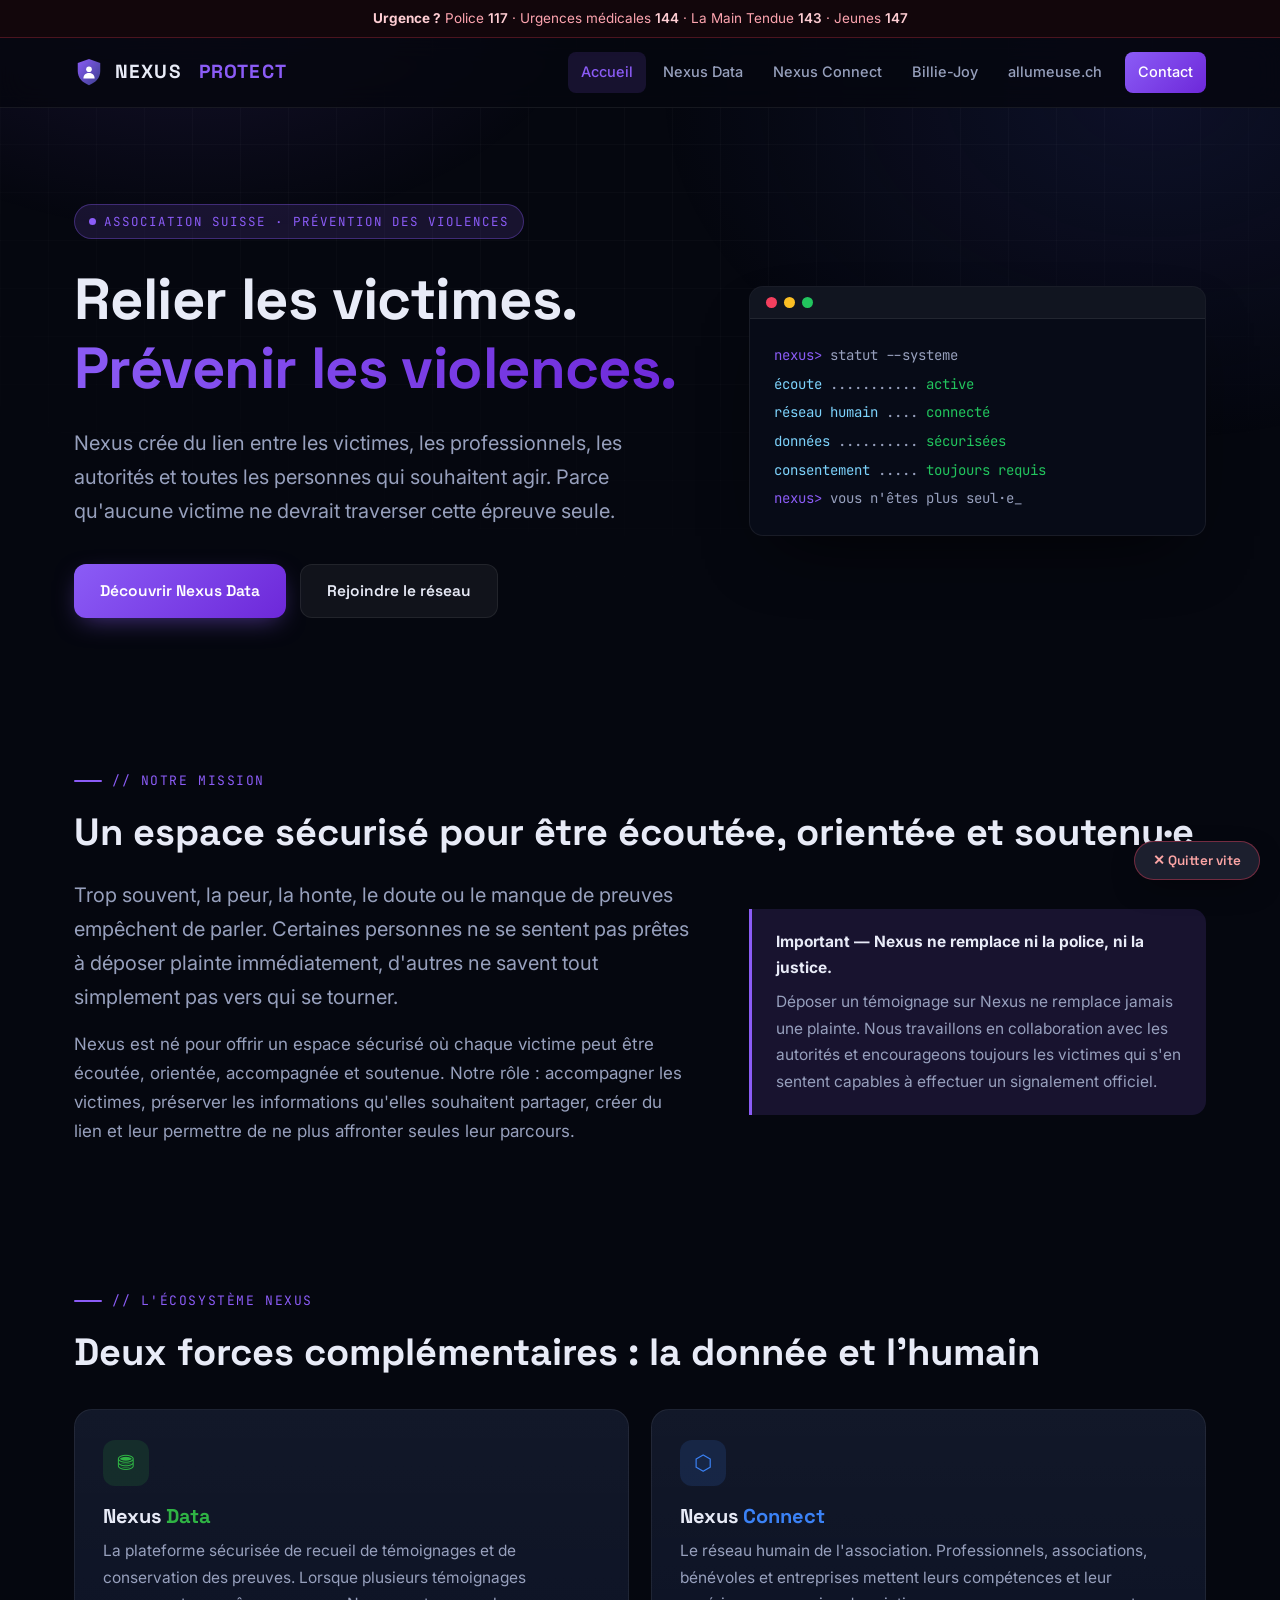
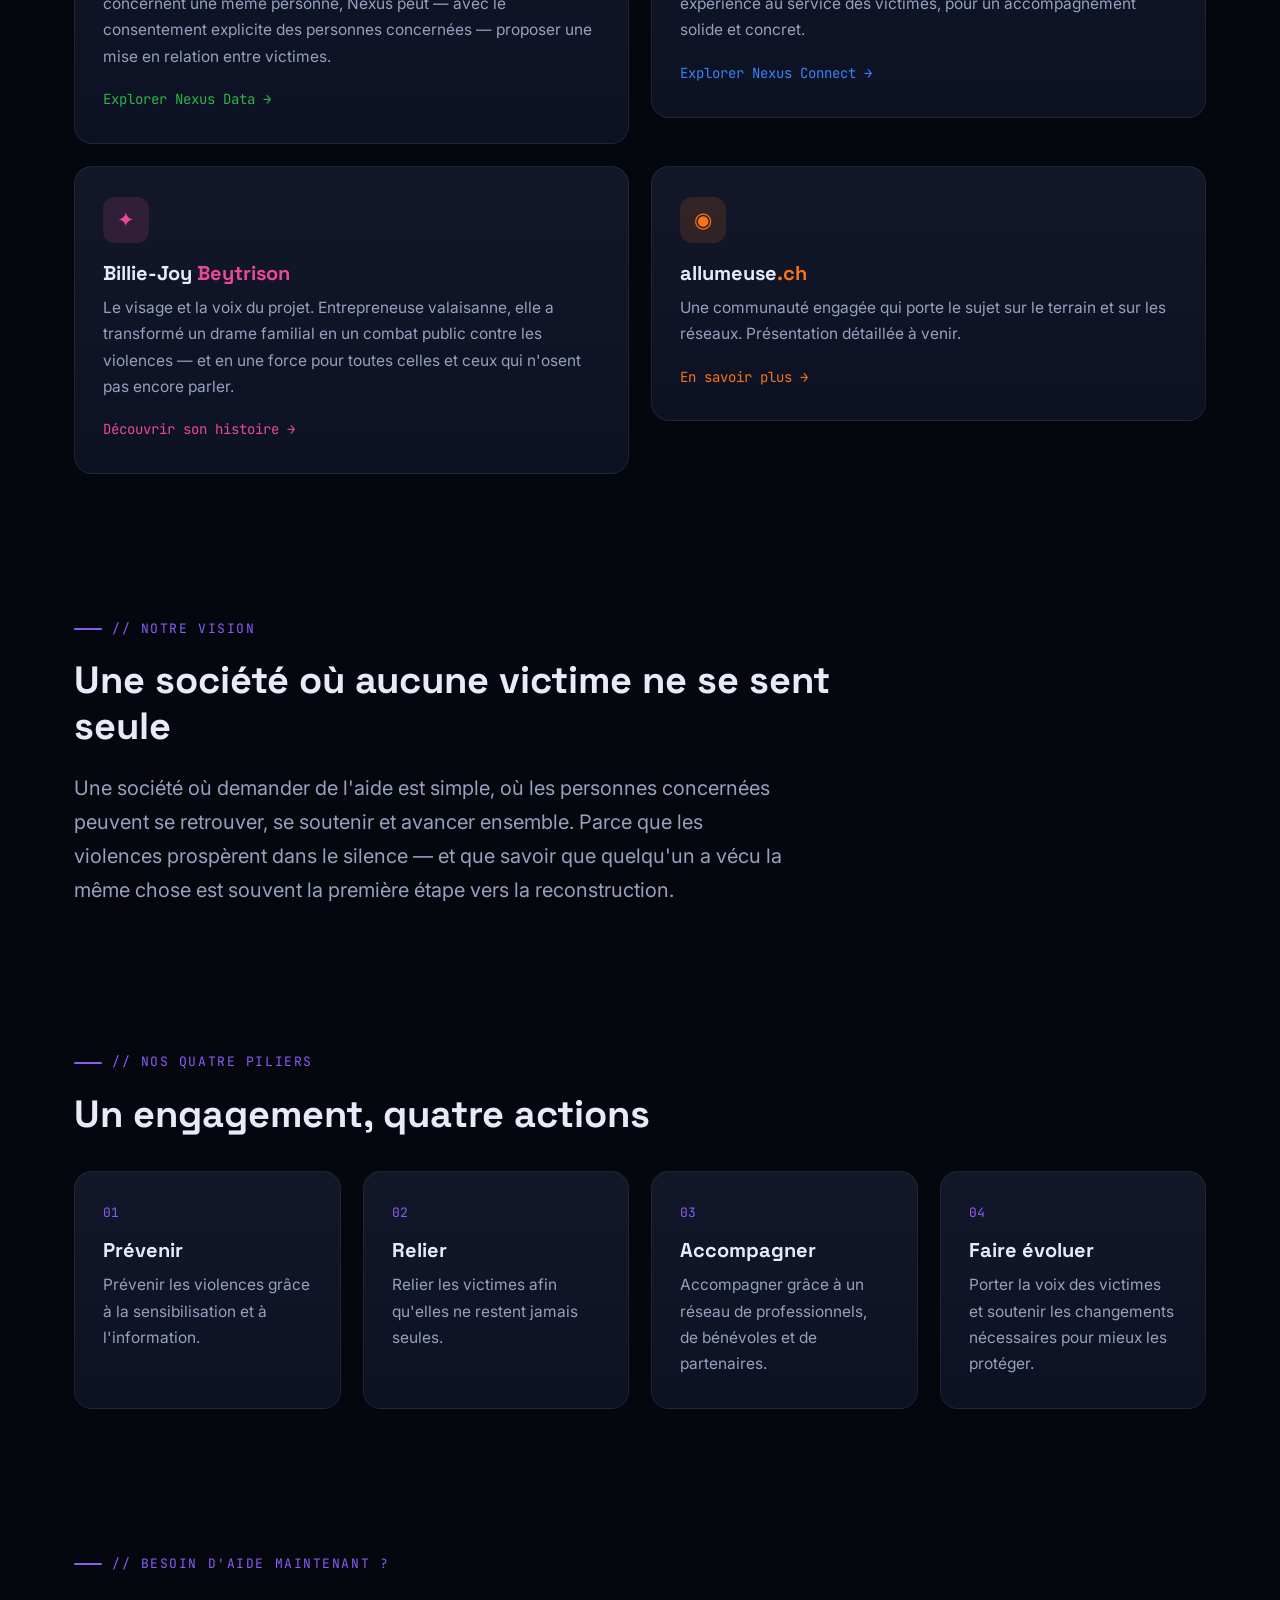
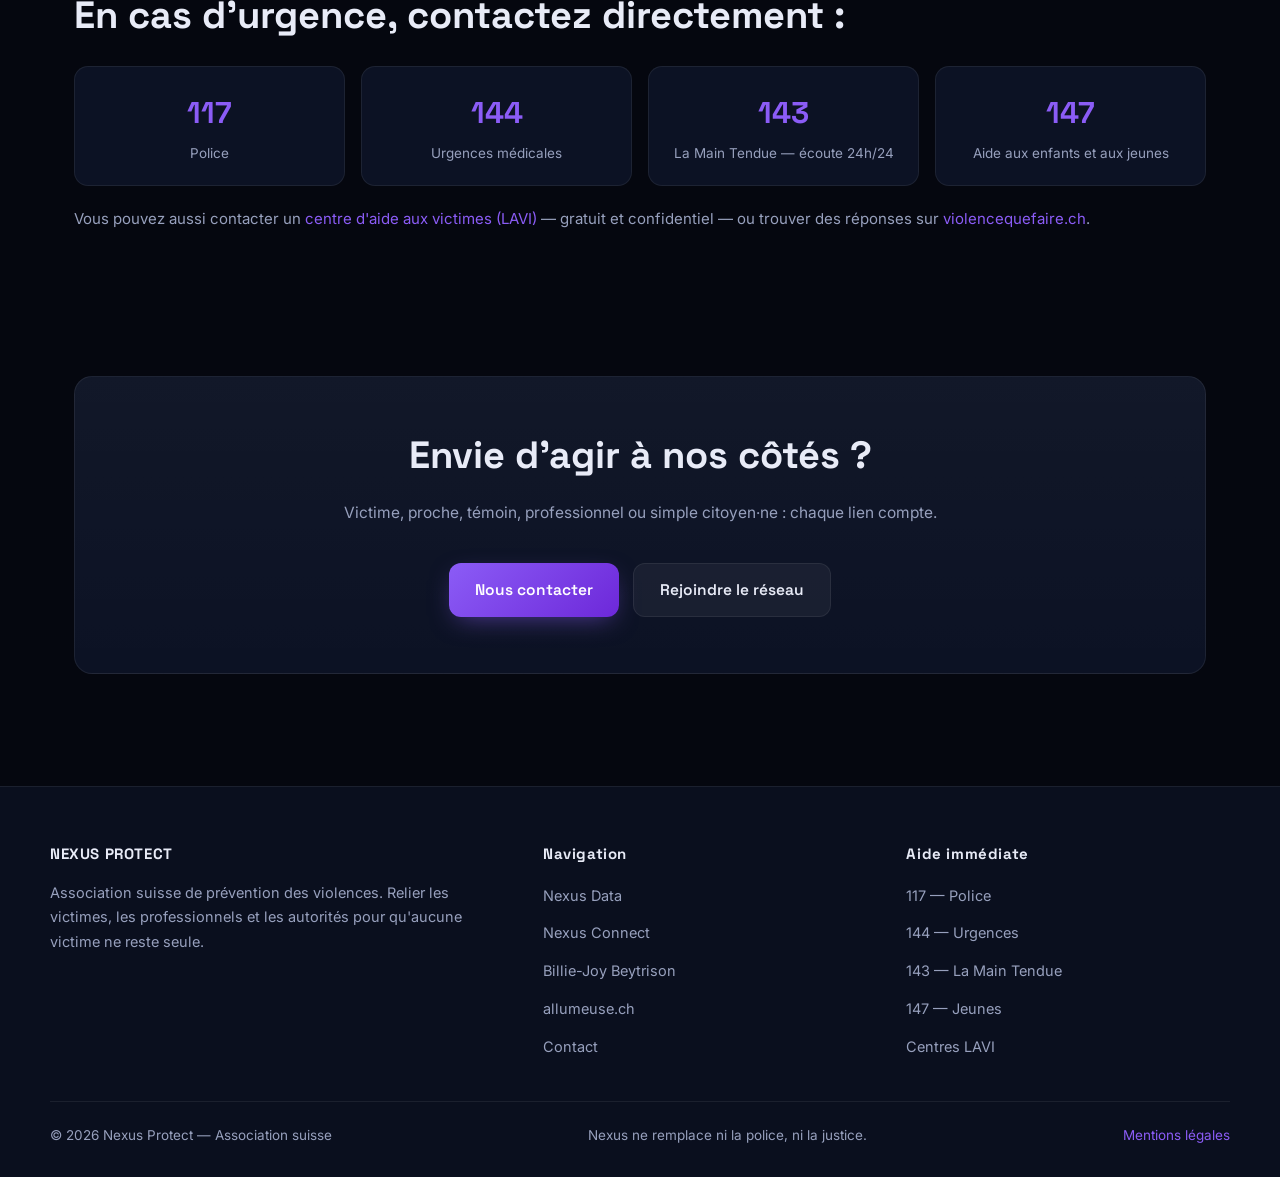
==== index.html @ 665469d7 "Site vitrine Nexus Protect — démo initiale Co-Authored-By: Claude Fable 5 <noreply@anthropic.com>" ====
<!DOCTYPE html>
<html lang="fr">
<head>
  <meta charset="UTF-8">
  <meta name="viewport" content="width=device-width, initial-scale=1.0">
  <title>Nexus Protect — Relier les victimes. Prévenir les violences.</title>
  <meta name="description" content="Nexus est une association suisse qui prévient les violences en créant du lien entre les victimes, les professionnels, les autorités et toutes les personnes qui souhaitent agir.">
  <link rel="icon" type="image/svg+xml" href="assets/img/favicon.svg">
  <link rel="preconnect" href="https://fonts.googleapis.com">
  <link rel="preconnect" href="https://fonts.gstatic.com" crossorigin>
  <link href="https://fonts.googleapis.com/css2?family=Inter:wght@400;500;600&family=Space+Grotesk:wght@500;600;700&family=JetBrains+Mono:wght@400;500&display=swap" rel="stylesheet">
  <link rel="stylesheet" href="assets/css/style.css">
</head>
<body class="theme-protect">
  <div class="bg-glow"></div>
  <div class="bg-grid"></div>

  <div class="emergency-bar">
    <strong>Urgence&nbsp;?</strong> Police <a href="tel:117">117</a> · Urgences médicales <a href="tel:144">144</a> · La Main Tendue <a href="tel:143">143</a> · Jeunes <a href="tel:147">147</a>
  </div>

  <header>
    <div class="nav-inner">
      <a class="brand" href="index.html" aria-label="Nexus Protect — accueil">
        <svg viewBox="0 0 64 64" aria-hidden="true"><defs><linearGradient id="lg" x1="0" y1="0" x2="1" y2="1"><stop offset="0" stop-color="#8b5cf6"/><stop offset="1" stop-color="#3b3f8f"/></linearGradient></defs><path d="M32 4 L56 13 V30 C56 45 46 55 32 60 C18 55 8 45 8 30 V13 Z" fill="url(#lg)"/><circle cx="32" cy="26" r="6" fill="#fff"/><path d="M20 46 C20 37 26 34 32 34 C38 34 44 37 44 46 Z" fill="#fff"/></svg>
        NEXUS&nbsp;<span class="brand-accent">PROTECT</span>
      </a>
      <button class="burger" aria-label="Ouvrir le menu" aria-expanded="false">☰</button>
      <nav class="main-nav">
        <a href="index.html" class="active">Accueil</a>
        <a href="nexus-data.html">Nexus Data</a>
        <a href="nexus-connect.html">Nexus Connect</a>
        <a href="billie-joy.html">Billie-Joy</a>
        <a href="allumeuse.html">allumeuse.ch</a>
        <a href="contact.html" class="nav-cta">Contact</a>
      </nav>
    </div>
  </header>

  <main>
    <!-- HERO -->
    <section class="hero">
      <div class="split">
        <div>
          <span class="hero-badge"><span class="dot"></span> ASSOCIATION SUISSE · PRÉVENTION DES VIOLENCES</span>
          <h1>Relier les victimes.<br><span class="text-accent">Prévenir les violences.</span></h1>
          <p class="lead">Nexus crée du lien entre les victimes, les professionnels, les autorités et toutes les personnes qui souhaitent agir. Parce qu'aucune victime ne devrait traverser cette épreuve seule.</p>
          <div class="hero-actions">
            <a class="btn btn-primary" href="nexus-data.html">Découvrir Nexus Data</a>
            <a class="btn btn-ghost" href="nexus-connect.html">Rejoindre le réseau</a>
          </div>
        </div>
        <div class="reveal">
          <div class="terminal">
            <div class="terminal-bar"><span></span><span></span><span></span></div>
            <div class="terminal-body">
              <div><span class="t-prompt">nexus&gt;</span> statut --systeme</div>
              <div><span class="t-key">écoute</span> ........... <span class="t-ok">active</span></div>
              <div><span class="t-key">réseau humain</span> .... <span class="t-ok">connecté</span></div>
              <div><span class="t-key">données</span> .......... <span class="t-ok">sécurisées</span></div>
              <div><span class="t-key">consentement</span> ..... <span class="t-ok">toujours requis</span></div>
              <div><span class="t-prompt">nexus&gt;</span> vous n'êtes plus seul·e_</div>
            </div>
          </div>
        </div>
      </div>
    </section>

    <!-- MISSION -->
    <section id="mission">
      <div class="section-tag reveal">// notre mission</div>
      <h2 class="reveal">Un espace sécurisé pour être écouté·e, orienté·e et soutenu·e</h2>
      <div class="split">
        <div class="reveal">
          <p class="lead">Trop souvent, la peur, la honte, le doute ou le manque de preuves empêchent de parler. Certaines personnes ne se sentent pas prêtes à déposer plainte immédiatement, d'autres ne savent tout simplement pas vers qui se tourner.</p>
          <p style="margin-top:16px; color:var(--muted);">Nexus est né pour offrir un espace sécurisé où chaque victime peut être écoutée, orientée, accompagnée et soutenue. Notre rôle&nbsp;: accompagner les victimes, préserver les informations qu'elles souhaitent partager, créer du lien et leur permettre de ne plus affronter seules leur parcours.</p>
        </div>
        <div class="reveal">
          <div class="notice" style="margin:0;">
            <strong>Important — Nexus ne remplace ni la police, ni la justice.</strong>
            <p style="margin-top:8px;">Déposer un témoignage sur Nexus ne remplace jamais une plainte. Nous travaillons en collaboration avec les autorités et encourageons toujours les victimes qui s'en sentent capables à effectuer un signalement officiel.</p>
          </div>
        </div>
      </div>
    </section>

    <!-- DEUX BRANCHES -->
    <section id="branches">
      <div class="section-tag reveal">// l'écosystème nexus</div>
      <h2 class="reveal">Deux forces complémentaires&nbsp;: la donnée et l'humain</h2>
      <div class="grid grid-2" style="margin-top:34px;">
        <a class="card-wrap reveal" href="nexus-data.html">
          <div class="card" data-accent="data">
            <div class="card-icon">⛃</div>
            <h3>Nexus <span style="color:var(--accent);">Data</span></h3>
            <p>La plateforme sécurisée de recueil de témoignages et de conservation des preuves. Lorsque plusieurs témoignages concernent une même personne, Nexus peut — avec le consentement explicite des personnes concernées — proposer une mise en relation entre victimes.</p>
            <span class="card-link-arrow">Explorer Nexus Data →</span>
          </div>
        </a>
        <a class="card-wrap reveal" href="nexus-connect.html">
          <div class="card" data-accent="connect">
            <div class="card-icon">⬡</div>
            <h3>Nexus <span style="color:var(--accent);">Connect</span></h3>
            <p>Le réseau humain de l'association. Professionnels, associations, bénévoles et entreprises mettent leurs compétences et leur expérience au service des victimes, pour un accompagnement solide et concret.</p>
            <span class="card-link-arrow">Explorer Nexus Connect →</span>
          </div>
        </a>
      </div>
      <div class="grid grid-2" style="margin-top:22px;">
        <a class="card-wrap reveal" href="billie-joy.html">
          <div class="card" data-accent="bj">
            <div class="card-icon">✦</div>
            <h3>Billie-Joy <span style="color:var(--accent);">Beytrison</span></h3>
            <p>Le visage et la voix du projet. Entrepreneuse valaisanne, elle a transformé un drame familial en un combat public contre les violences — et en une force pour toutes celles et ceux qui n'osent pas encore parler.</p>
            <span class="card-link-arrow">Découvrir son histoire →</span>
          </div>
        </a>
        <a class="card-wrap reveal" href="allumeuse.html">
          <div class="card" data-accent="allumeuse">
            <div class="card-icon">◉</div>
            <h3>allumeuse<span style="color:var(--accent);">.ch</span></h3>
            <p>Une communauté engagée qui porte le sujet sur le terrain et sur les réseaux. Présentation détaillée à venir.</p>
            <span class="card-link-arrow">En savoir plus →</span>
          </div>
        </a>
      </div>
    </section>

    <!-- VISION -->
    <section id="vision">
      <div class="section-tag reveal">// notre vision</div>
      <div class="reveal" style="max-width:820px;">
        <h2>Une société où aucune victime ne se sent seule</h2>
        <p class="lead">Une société où demander de l'aide est simple, où les personnes concernées peuvent se retrouver, se soutenir et avancer ensemble. Parce que les violences prospèrent dans le silence — et que savoir que quelqu'un a vécu la même chose est souvent la première étape vers la reconstruction.</p>
      </div>
    </section>

    <!-- 4 PILIERS -->
    <section id="piliers">
      <div class="section-tag reveal">// nos quatre piliers</div>
      <h2 class="reveal">Un engagement, quatre actions</h2>
      <div class="grid grid-4" style="margin-top:34px;">
        <div class="card reveal">
          <span class="card-num">01</span>
          <h3>Prévenir</h3>
          <p>Prévenir les violences grâce à la sensibilisation et à l'information.</p>
        </div>
        <div class="card reveal">
          <span class="card-num">02</span>
          <h3>Relier</h3>
          <p>Relier les victimes afin qu'elles ne restent jamais seules.</p>
        </div>
        <div class="card reveal">
          <span class="card-num">03</span>
          <h3>Accompagner</h3>
          <p>Accompagner grâce à un réseau de professionnels, de bénévoles et de partenaires.</p>
        </div>
        <div class="card reveal">
          <span class="card-num">04</span>
          <h3>Faire évoluer</h3>
          <p>Porter la voix des victimes et soutenir les changements nécessaires pour mieux les protéger.</p>
        </div>
      </div>
    </section>

    <!-- URGENCES -->
    <section id="urgences">
      <div class="section-tag reveal">// besoin d'aide maintenant ?</div>
      <h2 class="reveal">En cas d'urgence, contactez directement&nbsp;:</h2>
      <div class="emergency-grid reveal">
        <div class="emergency-card"><div class="num">117</div><div class="label">Police</div></div>
        <div class="emergency-card"><div class="num">144</div><div class="label">Urgences médicales</div></div>
        <div class="emergency-card"><div class="num">143</div><div class="label">La Main Tendue — écoute 24h/24</div></div>
        <div class="emergency-card"><div class="num">147</div><div class="label">Aide aux enfants et aux jeunes</div></div>
      </div>
      <p class="reveal" style="color:var(--muted); font-size:15px; margin-top:20px;">Vous pouvez aussi contacter un <a href="https://www.aide-aux-victimes.ch" target="_blank" rel="noopener">centre d'aide aux victimes (LAVI)</a> — gratuit et confidentiel — ou trouver des réponses sur <a href="https://www.violencequefaire.ch" target="_blank" rel="noopener">violencequefaire.ch</a>.</p>
    </section>

    <!-- CTA -->
    <section id="cta">
      <div class="card reveal" style="text-align:center; padding:56px 32px;">
        <h2>Envie d'agir à nos côtés&nbsp;?</h2>
        <p class="lead" style="margin:0 auto;">Victime, proche, témoin, professionnel ou simple citoyen·ne&nbsp;: chaque lien compte.</p>
        <div class="hero-actions" style="justify-content:center;">
          <a class="btn btn-primary" href="contact.html">Nous contacter</a>
          <a class="btn btn-ghost" href="nexus-connect.html">Rejoindre le réseau</a>
        </div>
      </div>
    </section>
  </main>

  <footer>
    <div class="footer-inner">
      <div class="footer-grid">
        <div>
          <h4>NEXUS PROTECT</h4>
          <p>Association suisse de prévention des violences. Relier les victimes, les professionnels et les autorités pour qu'aucune victime ne reste seule.</p>
        </div>
        <div>
          <h4>Navigation</h4>
          <ul>
            <li><a href="nexus-data.html">Nexus Data</a></li>
            <li><a href="nexus-connect.html">Nexus Connect</a></li>
            <li><a href="billie-joy.html">Billie-Joy Beytrison</a></li>
            <li><a href="allumeuse.html">allumeuse.ch</a></li>
            <li><a href="contact.html">Contact</a></li>
          </ul>
        </div>
        <div>
          <h4>Aide immédiate</h4>
          <ul>
            <li><a href="tel:117">117 — Police</a></li>
            <li><a href="tel:144">144 — Urgences</a></li>
            <li><a href="tel:143">143 — La Main Tendue</a></li>
            <li><a href="tel:147">147 — Jeunes</a></li>
            <li><a href="https://www.aide-aux-victimes.ch" target="_blank" rel="noopener">Centres LAVI</a></li>
          </ul>
        </div>
      </div>
      <div class="footer-bottom">
        <span>© 2026 Nexus Protect — Association suisse</span>
        <span>Nexus ne remplace ni la police, ni la justice.</span>
        <a href="mentions-legales.html">Mentions légales</a>
      </div>
    </div>
  </footer>

  <button class="quick-exit" title="Quitter immédiatement ce site">✕ Quitter vite</button>
  <script src="assets/js/main.js"></script>
</body>
</html>
---- assets/css/style.css ----
/* ============================================================
   NEXUS PROTECT — style tech sombre
   Accents par page via la classe du <body> :
   .theme-protect (violet/marine) .theme-data (vert)
   .theme-connect (bleu) .theme-bj (rose) .theme-allumeuse (orange)
   ============================================================ */

:root {
  --bg: #05070f;
  --bg-2: #0a0f1e;
  --card: #0c1224;
  --card-border: rgba(255, 255, 255, 0.07);
  --text: #e8ebf7;
  --muted: #97a0bd;
  --accent: #8b5cf6;
  --accent-2: #6d28d9;
  --accent-soft: rgba(139, 92, 246, 0.14);
  --navy: #1e2358;
  --font-title: "Space Grotesk", "Segoe UI", sans-serif;
  --font-body: "Inter", "Segoe UI", sans-serif;
  --font-mono: "JetBrains Mono", Consolas, monospace;
}

.theme-data     { --accent: #2fb344; --accent-2: #15803d; --accent-soft: rgba(47, 179, 68, 0.14); }
.theme-connect  { --accent: #3b82f6; --accent-2: #1d4ed8; --accent-soft: rgba(59, 130, 246, 0.14); }
.theme-bj       { --accent: #ec4899; --accent-2: #be185d; --accent-soft: rgba(236, 72, 153, 0.14); }
.theme-allumeuse{ --accent: #f97316; --accent-2: #c2410c; --accent-soft: rgba(249, 115, 22, 0.14); }

* { margin: 0; padding: 0; box-sizing: border-box; }

html { scroll-behavior: smooth; }

body {
  background: var(--bg);
  color: var(--text);
  font-family: var(--font-body);
  font-size: 17px;
  line-height: 1.7;
  overflow-x: hidden;
}

/* Fond quadrillé tech + halos */
.bg-grid {
  position: fixed;
  inset: 0;
  z-index: -2;
  background-image:
    linear-gradient(rgba(255, 255, 255, 0.025) 1px, transparent 1px),
    linear-gradient(90deg, rgba(255, 255, 255, 0.025) 1px, transparent 1px);
  background-size: 48px 48px;
  mask-image: radial-gradient(ellipse 90% 70% at 50% 0%, #000 40%, transparent 100%);
  -webkit-mask-image: radial-gradient(ellipse 90% 70% at 50% 0%, #000 40%, transparent 100%);
}

.bg-glow {
  position: fixed;
  inset: 0;
  z-index: -3;
  background:
    radial-gradient(600px 400px at 15% -5%, var(--accent-soft), transparent 70%),
    radial-gradient(700px 500px at 90% 10%, rgba(30, 35, 88, 0.35), transparent 70%);
  pointer-events: none;
}

::selection { background: var(--accent); color: #fff; }

a { color: var(--accent); text-decoration: none; }
a:hover { text-decoration: underline; }

img { max-width: 100%; display: block; }

/* ---------- Bandeau urgences ---------- */
.emergency-bar {
  background: #12060b;
  border-bottom: 1px solid rgba(244, 63, 94, 0.25);
  font-size: 13.5px;
  padding: 7px 16px;
  text-align: center;
  color: #fda4af;
}
.emergency-bar strong { color: #fecdd3; }
.emergency-bar a { color: #fecdd3; font-weight: 600; }

/* ---------- Header ---------- */
header {
  position: sticky;
  top: 0;
  z-index: 50;
  background: rgba(5, 7, 15, 0.82);
  backdrop-filter: blur(14px);
  border-bottom: 1px solid var(--card-border);
}

.nav-inner {
  max-width: 1180px;
  margin: 0 auto;
  padding: 14px 24px;
  display: flex;
  align-items: center;
  justify-content: space-between;
  gap: 16px;
}

.brand {
  display: flex;
  align-items: center;
  gap: 11px;
  font-family: var(--font-title);
  font-weight: 700;
  font-size: 19px;
  letter-spacing: 0.06em;
  color: var(--text);
}
.brand:hover { text-decoration: none; }
.brand svg { width: 30px; height: 30px; flex-shrink: 0; }
.brand .brand-accent { color: #8b5cf6; }

nav.main-nav { display: flex; align-items: center; gap: 4px; }

nav.main-nav a {
  color: var(--muted);
  font-size: 14.5px;
  font-weight: 500;
  padding: 8px 13px;
  border-radius: 8px;
  transition: color 0.2s, background 0.2s;
  white-space: nowrap;
}
nav.main-nav a:hover { color: var(--text); background: rgba(255, 255, 255, 0.05); text-decoration: none; }
nav.main-nav a.active { color: var(--accent); background: var(--accent-soft); }
nav.main-nav a.nav-cta {
  color: #fff;
  background: linear-gradient(135deg, var(--accent), var(--accent-2));
  margin-left: 6px;
}

.burger {
  display: none;
  background: none;
  border: 1px solid var(--card-border);
  border-radius: 8px;
  padding: 8px 10px;
  cursor: pointer;
  color: var(--text);
  font-size: 18px;
  line-height: 1;
}

/* ---------- Sections ---------- */
main { max-width: 1180px; margin: 0 auto; padding: 0 24px; }

section { padding: 72px 0; }

.section-tag {
  font-family: var(--font-mono);
  font-size: 13px;
  color: var(--accent);
  letter-spacing: 0.12em;
  text-transform: uppercase;
  display: flex;
  align-items: center;
  gap: 10px;
  margin-bottom: 18px;
}
.section-tag::before {
  content: "";
  width: 28px;
  height: 2px;
  background: var(--accent);
  border-radius: 2px;
}

h1, h2, h3 { font-family: var(--font-title); line-height: 1.2; }

h1 { font-size: clamp(34px, 5.4vw, 58px); font-weight: 700; letter-spacing: -0.01em; }
h2 { font-size: clamp(26px, 3.6vw, 38px); margin-bottom: 22px; }
h3 { font-size: 20px; margin-bottom: 10px; }

.lead { font-size: clamp(17px, 2vw, 20px); color: var(--muted); max-width: 720px; }

.text-accent {
  background: linear-gradient(120deg, var(--accent), var(--accent-2));
  -webkit-background-clip: text;
  background-clip: text;
  color: transparent;
}

p + p { margin-top: 14px; }

/* ---------- Hero ---------- */
.hero { padding: 96px 0 80px; position: relative; }

.hero-badge {
  display: inline-flex;
  align-items: center;
  gap: 8px;
  font-family: var(--font-mono);
  font-size: 12.5px;
  letter-spacing: 0.08em;
  color: var(--accent);
  background: var(--accent-soft);
  border: 1px solid color-mix(in srgb, var(--accent) 35%, transparent);
  padding: 6px 14px;
  border-radius: 999px;
  margin-bottom: 26px;
}
.hero-badge .dot {
  width: 7px;
  height: 7px;
  border-radius: 50%;
  background: var(--accent);
  animation: pulse 2s infinite;
}
@keyframes pulse {
  0%, 100% { box-shadow: 0 0 0 0 color-mix(in srgb, var(--accent) 60%, transparent); }
  50% { box-shadow: 0 0 0 7px transparent; }
}

.hero p.lead { margin-top: 22px; }

.hero-actions { display: flex; flex-wrap: wrap; gap: 14px; margin-top: 36px; }

/* ---------- Boutons ---------- */
.btn {
  display: inline-flex;
  align-items: center;
  gap: 9px;
  font-family: var(--font-title);
  font-weight: 600;
  font-size: 15.5px;
  padding: 13px 26px;
  border-radius: 12px;
  border: none;
  cursor: pointer;
  transition: transform 0.15s, box-shadow 0.2s, background 0.2s;
}
.btn:hover { text-decoration: none; transform: translateY(-2px); }

.btn-primary {
  color: #fff;
  background: linear-gradient(135deg, var(--accent), var(--accent-2));
  box-shadow: 0 8px 26px -8px color-mix(in srgb, var(--accent) 55%, transparent);
}
.btn-primary:hover { box-shadow: 0 12px 32px -8px color-mix(in srgb, var(--accent) 70%, transparent); }

.btn-ghost {
  color: var(--text);
  background: rgba(255, 255, 255, 0.05);
  border: 1px solid var(--card-border);
}
.btn-ghost:hover { background: rgba(255, 255, 255, 0.09); }

/* ---------- Cartes ---------- */
.grid { display: grid; gap: 22px; }
.grid-2 { grid-template-columns: repeat(2, 1fr); }
.grid-3 { grid-template-columns: repeat(3, 1fr); }
.grid-4 { grid-template-columns: repeat(4, 1fr); }

.card {
  background: linear-gradient(180deg, rgba(255, 255, 255, 0.025), transparent), var(--card);
  border: 1px solid var(--card-border);
  border-radius: 18px;
  padding: 30px 28px;
  transition: transform 0.2s, border-color 0.2s, box-shadow 0.2s;
  position: relative;
  overflow: hidden;
}
.card:hover {
  transform: translateY(-4px);
  border-color: color-mix(in srgb, var(--accent) 40%, transparent);
  box-shadow: 0 18px 42px -18px color-mix(in srgb, var(--accent) 35%, transparent);
}

.card .card-num {
  font-family: var(--font-mono);
  font-size: 13px;
  color: var(--accent);
  margin-bottom: 14px;
  display: block;
}

.card p { color: var(--muted); font-size: 15.5px; }

.card-icon {
  width: 46px;
  height: 46px;
  border-radius: 12px;
  display: flex;
  align-items: center;
  justify-content: center;
  background: var(--accent-soft);
  color: var(--accent);
  margin-bottom: 18px;
  font-size: 21px;
}

/* Carte-lien vers une section (accent propre) */
.card[data-accent="data"]      { --accent: #2fb344; --accent-2: #15803d; --accent-soft: rgba(47,179,68,0.14); }
.card[data-accent="connect"]   { --accent: #3b82f6; --accent-2: #1d4ed8; --accent-soft: rgba(59,130,246,0.14); }
.card[data-accent="bj"]        { --accent: #ec4899; --accent-2: #be185d; --accent-soft: rgba(236,72,153,0.14); }
.card[data-accent="allumeuse"] { --accent: #f97316; --accent-2: #c2410c; --accent-soft: rgba(249,115,22,0.14); }

.card-link-arrow {
  font-family: var(--font-mono);
  color: var(--accent);
  font-size: 14px;
  margin-top: 18px;
  display: inline-block;
}

a.card-wrap { color: inherit; display: block; }
a.card-wrap:hover { text-decoration: none; }

/* ---------- Logo dans carte blanche ---------- */
.logo-tile {
  background: #fafafa;
  border-radius: 18px;
  padding: 26px;
  display: flex;
  align-items: center;
  justify-content: center;
  box-shadow: 0 24px 60px -24px color-mix(in srgb, var(--accent) 45%, transparent);
  border: 1px solid color-mix(in srgb, var(--accent) 30%, transparent);
}
.logo-tile img { max-width: 320px; width: 100%; border-radius: 8px; }

/* ---------- Split (texte + visuel) ---------- */
.split {
  display: grid;
  grid-template-columns: 1.15fr 0.85fr;
  gap: 56px;
  align-items: center;
}

/* ---------- Listes stylées ---------- */
.check-list { list-style: none; margin-top: 20px; display: grid; gap: 13px; }
.check-list li {
  display: flex;
  gap: 13px;
  align-items: flex-start;
  color: var(--muted);
  font-size: 16px;
}
.check-list li::before {
  content: "▸";
  color: var(--accent);
  font-weight: 700;
  flex-shrink: 0;
  margin-top: 1px;
}
.check-list li strong { color: var(--text); }

/* ---------- Encadré important ---------- */
.notice {
  border-left: 3px solid var(--accent);
  background: var(--accent-soft);
  border-radius: 0 14px 14px 0;
  padding: 20px 24px;
  margin: 30px 0;
  font-size: 15.5px;
}
.notice strong { color: var(--text); }
.notice p { color: var(--muted); }

/* ---------- Timeline (Billie-Joy) ---------- */
.timeline { position: relative; margin-top: 34px; padding-left: 34px; display: grid; gap: 30px; }
.timeline::before {
  content: "";
  position: absolute;
  left: 8px;
  top: 6px;
  bottom: 6px;
  width: 2px;
  background: linear-gradient(180deg, var(--accent), transparent);
}
.timeline-item { position: relative; }
.timeline-item::before {
  content: "";
  position: absolute;
  left: -32px;
  top: 7px;
  width: 12px;
  height: 12px;
  border-radius: 50%;
  background: var(--bg);
  border: 3px solid var(--accent);
}
.timeline-item .tl-date {
  font-family: var(--font-mono);
  font-size: 13px;
  color: var(--accent);
  letter-spacing: 0.08em;
  margin-bottom: 5px;
}
.timeline-item p { color: var(--muted); font-size: 15.5px; }

/* ---------- Terminal déco ---------- */
.terminal {
  background: #070b17;
  border: 1px solid var(--card-border);
  border-radius: 14px;
  overflow: hidden;
  font-family: var(--font-mono);
  font-size: 14px;
  box-shadow: 0 30px 70px -30px rgba(0, 0, 0, 0.8);
}
.terminal-bar {
  background: rgba(255, 255, 255, 0.04);
  padding: 10px 16px;
  display: flex;
  gap: 7px;
  border-bottom: 1px solid var(--card-border);
}
.terminal-bar span { width: 11px; height: 11px; border-radius: 50%; display: block; }
.terminal-bar span:nth-child(1) { background: #f43f5e; }
.terminal-bar span:nth-child(2) { background: #fbbf24; }
.terminal-bar span:nth-child(3) { background: #22c55e; }
.terminal-body { padding: 22px 24px; line-height: 2.05; color: var(--muted); }
.terminal-body .t-prompt { color: var(--accent); }
.terminal-body .t-ok { color: #22c55e; }
.terminal-body .t-key { color: #7dd3fc; }

/* ---------- Formulaire ---------- */
form.contact-form { display: grid; gap: 18px; max-width: 640px; }

.field label {
  display: block;
  font-size: 14px;
  font-weight: 600;
  margin-bottom: 7px;
  font-family: var(--font-title);
  letter-spacing: 0.02em;
}

.field input,
.field select,
.field textarea {
  width: 100%;
  background: var(--card);
  border: 1px solid var(--card-border);
  border-radius: 12px;
  padding: 13px 16px;
  color: var(--text);
  font-family: var(--font-body);
  font-size: 15.5px;
  transition: border-color 0.2s, box-shadow 0.2s;
}
.field input:focus,
.field select:focus,
.field textarea:focus {
  outline: none;
  border-color: var(--accent);
  box-shadow: 0 0 0 3px var(--accent-soft);
}
.field textarea { min-height: 150px; resize: vertical; }

.form-status {
  display: none;
  border-radius: 12px;
  padding: 15px 18px;
  font-size: 15px;
  background: rgba(34, 197, 94, 0.12);
  border: 1px solid rgba(34, 197, 94, 0.35);
  color: #86efac;
}

/* ---------- Numéros d'urgence ---------- */
.emergency-grid { display: grid; grid-template-columns: repeat(4, 1fr); gap: 16px; margin-top: 28px; }
.emergency-card {
  background: var(--card);
  border: 1px solid var(--card-border);
  border-radius: 14px;
  padding: 20px;
  text-align: center;
}
.emergency-card .num {
  font-family: var(--font-title);
  font-size: 30px;
  font-weight: 700;
  color: var(--accent);
}
.emergency-card .label { font-size: 13.5px; color: var(--muted); margin-top: 4px; }

/* ---------- Footer ---------- */
footer {
  border-top: 1px solid var(--card-border);
  background: var(--bg-2);
  margin-top: 40px;
  padding: 54px 24px 30px;
}
.footer-inner { max-width: 1180px; margin: 0 auto; }
.footer-grid { display: grid; grid-template-columns: 1.4fr 1fr 1fr; gap: 40px; }
.footer-grid h4 {
  font-family: var(--font-title);
  font-size: 15px;
  margin-bottom: 14px;
  letter-spacing: 0.04em;
}
.footer-grid ul { list-style: none; display: grid; gap: 9px; }
.footer-grid a { color: var(--muted); font-size: 14.5px; }
.footer-grid a:hover { color: var(--text); }
.footer-grid p { color: var(--muted); font-size: 14.5px; }
.footer-bottom {
  margin-top: 40px;
  padding-top: 22px;
  border-top: 1px solid var(--card-border);
  display: flex;
  flex-wrap: wrap;
  justify-content: space-between;
  gap: 10px;
  font-size: 13.5px;
  color: var(--muted);
}

/* ---------- Bouton quitter vite ---------- */
.quick-exit {
  position: fixed;
  bottom: 20px;
  right: 20px;
  z-index: 100;
  background: #1c1f2e;
  color: #fca5a5;
  border: 1px solid rgba(244, 63, 94, 0.4);
  border-radius: 999px;
  padding: 10px 18px;
  font-size: 13.5px;
  font-weight: 600;
  font-family: var(--font-title);
  cursor: pointer;
  box-shadow: 0 10px 30px -10px rgba(0, 0, 0, 0.6);
  transition: background 0.2s, transform 0.15s;
}
.quick-exit:hover { background: #2a1520; transform: scale(1.04); }

/* ---------- Reveal on scroll ---------- */
.reveal { opacity: 0; transform: translateY(24px); transition: opacity 0.6s ease, transform 0.6s ease; }
.reveal.visible { opacity: 1; transform: none; }

/* ---------- Page hero (sous-pages) ---------- */
.page-hero { padding: 76px 0 56px; }
.page-hero .lead { margin-top: 18px; }

/* ---------- Badge "en construction" ---------- */
.wip-badge {
  display: inline-flex;
  align-items: center;
  gap: 8px;
  font-family: var(--font-mono);
  font-size: 12.5px;
  color: #fbbf24;
  background: rgba(251, 191, 36, 0.1);
  border: 1px dashed rgba(251, 191, 36, 0.4);
  padding: 6px 14px;
  border-radius: 999px;
  letter-spacing: 0.06em;
}

/* ---------- Responsive ---------- */
@media (max-width: 980px) {
  .grid-4 { grid-template-columns: repeat(2, 1fr); }
  .grid-3 { grid-template-columns: repeat(2, 1fr); }
  .split { grid-template-columns: 1fr; gap: 36px; }
  .emergency-grid { grid-template-columns: repeat(2, 1fr); }
  .footer-grid { grid-template-columns: 1fr 1fr; }
}

@media (max-width: 720px) {
  nav.main-nav {
    display: none;
    position: absolute;
    top: 100%;
    left: 0;
    right: 0;
    flex-direction: column;
    align-items: stretch;
    background: #070a14;
    border-bottom: 1px solid var(--card-border);
    box-shadow: 0 24px 40px -12px rgba(0, 0, 0, 0.7);
    padding: 12px 18px 18px;
    gap: 6px;
  }
  nav.main-nav.open { display: flex; }
  nav.main-nav a { padding: 12px 14px; font-size: 16px; }
  .burger { display: block; }
  .grid-2, .grid-3, .grid-4 { grid-template-columns: 1fr; }
  section { padding: 52px 0; }
  .hero { padding: 64px 0 56px; }
  .footer-grid { grid-template-columns: 1fr; }
}
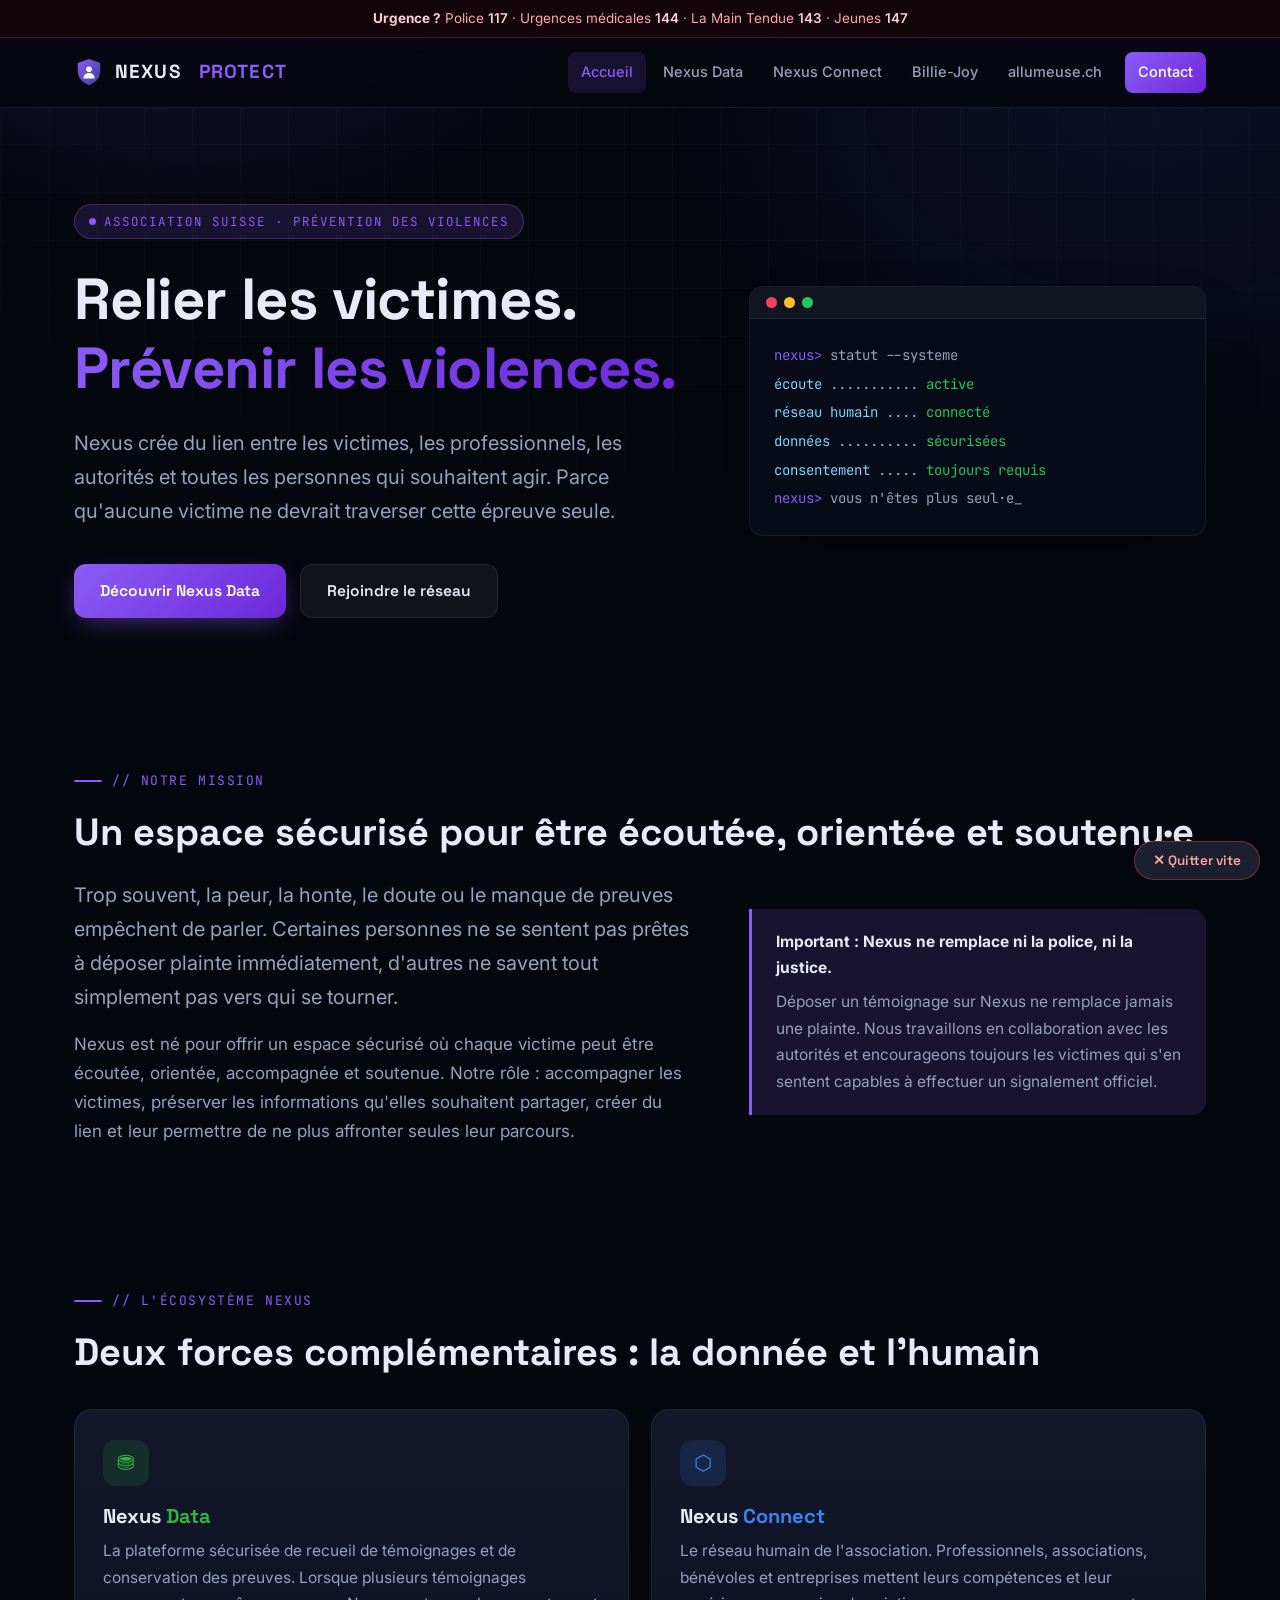
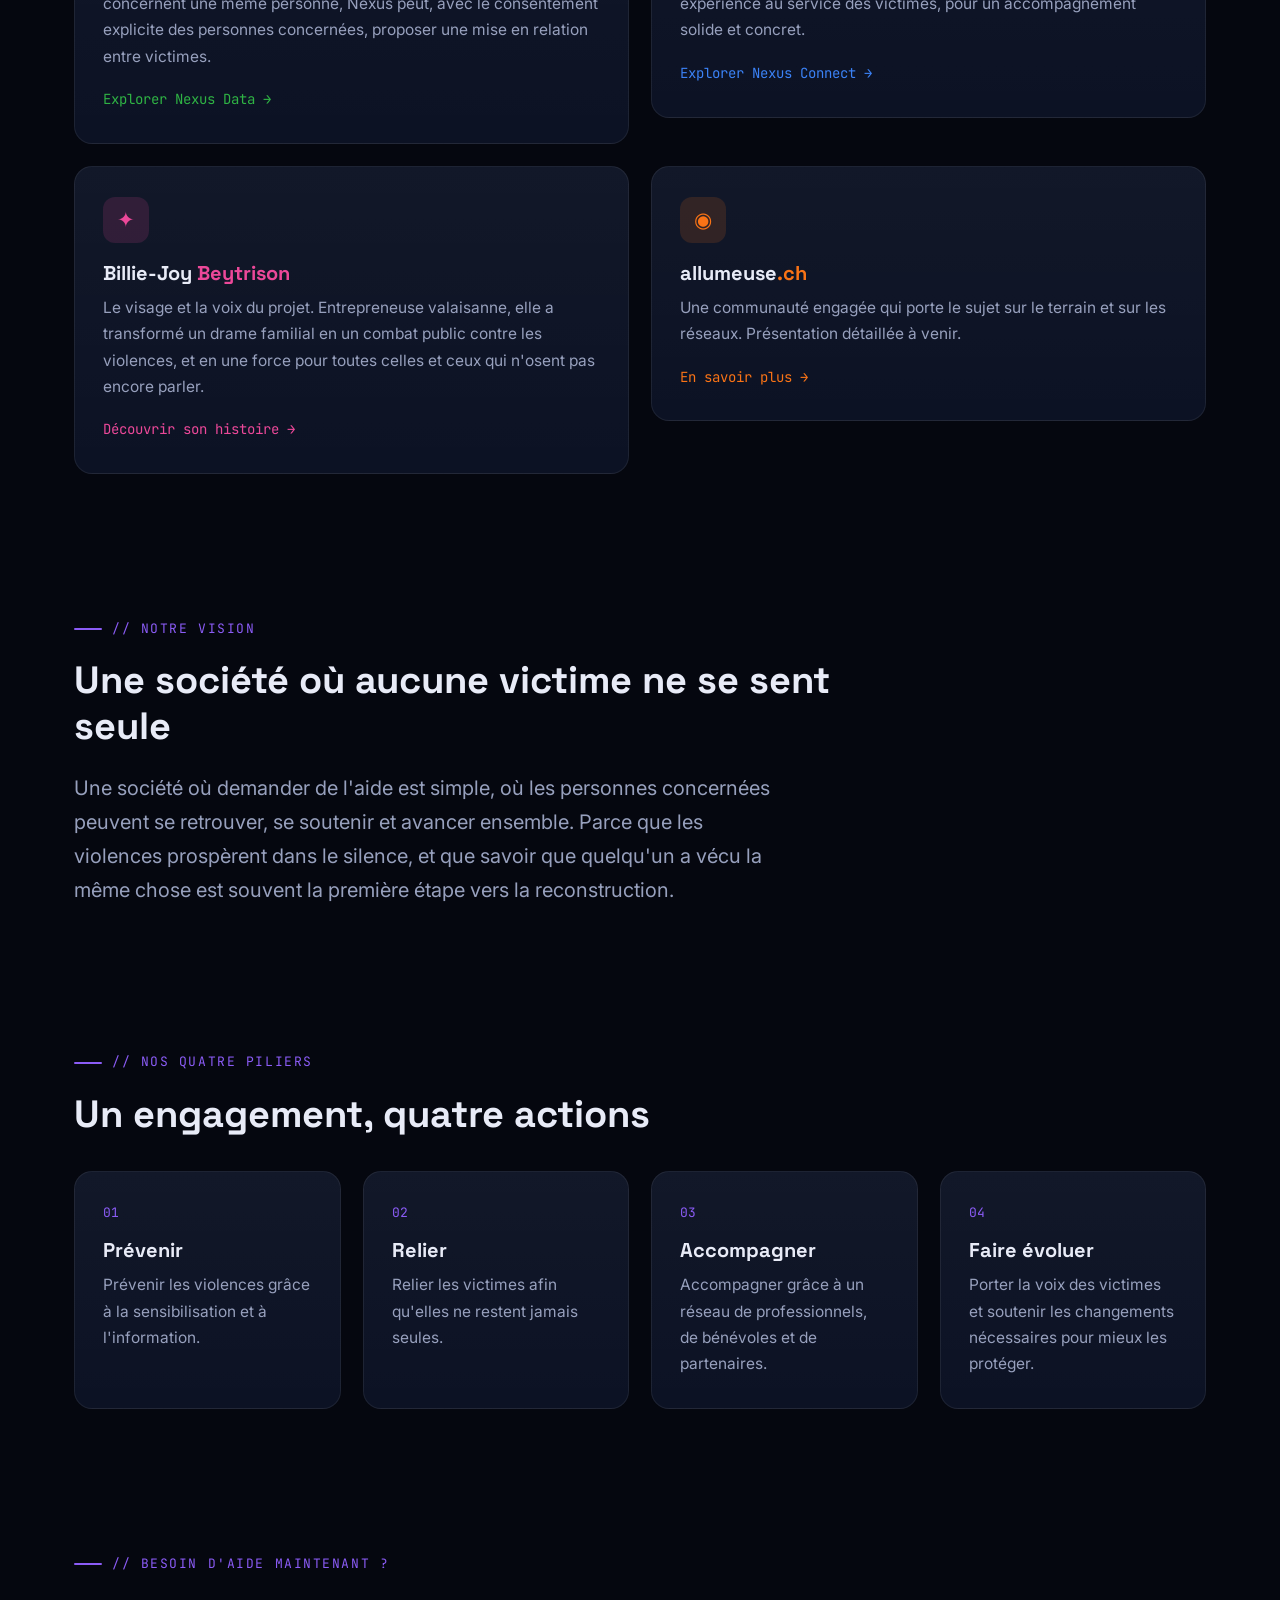
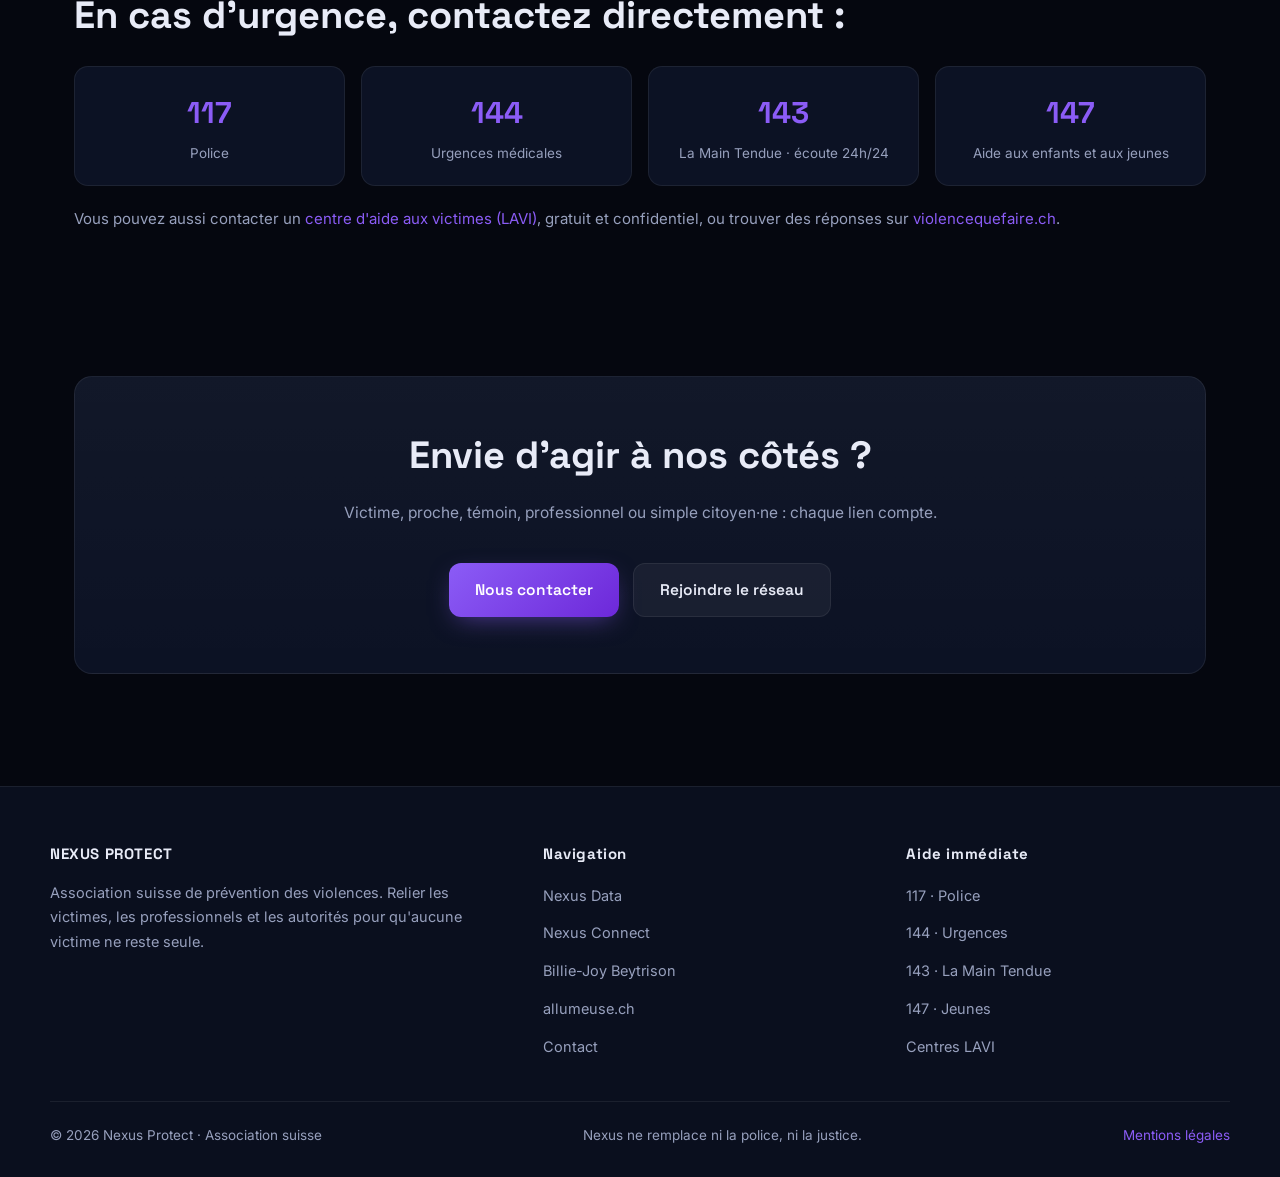
==== commit b8564c8c: "Retire tous les tirets cadratins du site Co-Authored-By: Claude Fable 5 <noreply@anthropic.com>" ====
--- a/index.html
+++ b/index.html
@@ -3,7 +3,7 @@
 <head>
   <meta charset="UTF-8">
   <meta name="viewport" content="width=device-width, initial-scale=1.0">
-  <title>Nexus Protect — Relier les victimes. Prévenir les violences.</title>
+  <title>Nexus Protect · Relier les victimes. Prévenir les violences.</title>
   <meta name="description" content="Nexus est une association suisse qui prévient les violences en créant du lien entre les victimes, les professionnels, les autorités et toutes les personnes qui souhaitent agir.">
   <link rel="icon" type="image/svg+xml" href="assets/img/favicon.svg">
   <link rel="preconnect" href="https://fonts.googleapis.com">
@@ -21,7 +21,7 @@
 
   <header>
     <div class="nav-inner">
-      <a class="brand" href="index.html" aria-label="Nexus Protect — accueil">
+      <a class="brand" href="index.html" aria-label="Nexus Protect, accueil">
         <svg viewBox="0 0 64 64" aria-hidden="true"><defs><linearGradient id="lg" x1="0" y1="0" x2="1" y2="1"><stop offset="0" stop-color="#8b5cf6"/><stop offset="1" stop-color="#3b3f8f"/></linearGradient></defs><path d="M32 4 L56 13 V30 C56 45 46 55 32 60 C18 55 8 45 8 30 V13 Z" fill="url(#lg)"/><circle cx="32" cy="26" r="6" fill="#fff"/><path d="M20 46 C20 37 26 34 32 34 C38 34 44 37 44 46 Z" fill="#fff"/></svg>
         NEXUS&nbsp;<span class="brand-accent">PROTECT</span>
       </a>
@@ -77,7 +77,7 @@
         </div>
         <div class="reveal">
           <div class="notice" style="margin:0;">
-            <strong>Important — Nexus ne remplace ni la police, ni la justice.</strong>
+            <strong>Important : Nexus ne remplace ni la police, ni la justice.</strong>
             <p style="margin-top:8px;">Déposer un témoignage sur Nexus ne remplace jamais une plainte. Nous travaillons en collaboration avec les autorités et encourageons toujours les victimes qui s'en sentent capables à effectuer un signalement officiel.</p>
           </div>
         </div>
@@ -93,7 +93,7 @@
           <div class="card" data-accent="data">
             <div class="card-icon">⛃</div>
             <h3>Nexus <span style="color:var(--accent);">Data</span></h3>
-            <p>La plateforme sécurisée de recueil de témoignages et de conservation des preuves. Lorsque plusieurs témoignages concernent une même personne, Nexus peut — avec le consentement explicite des personnes concernées — proposer une mise en relation entre victimes.</p>
+            <p>La plateforme sécurisée de recueil de témoignages et de conservation des preuves. Lorsque plusieurs témoignages concernent une même personne, Nexus peut, avec le consentement explicite des personnes concernées, proposer une mise en relation entre victimes.</p>
             <span class="card-link-arrow">Explorer Nexus Data →</span>
           </div>
         </a>
@@ -111,7 +111,7 @@
           <div class="card" data-accent="bj">
             <div class="card-icon">✦</div>
             <h3>Billie-Joy <span style="color:var(--accent);">Beytrison</span></h3>
-            <p>Le visage et la voix du projet. Entrepreneuse valaisanne, elle a transformé un drame familial en un combat public contre les violences — et en une force pour toutes celles et ceux qui n'osent pas encore parler.</p>
+            <p>Le visage et la voix du projet. Entrepreneuse valaisanne, elle a transformé un drame familial en un combat public contre les violences, et en une force pour toutes celles et ceux qui n'osent pas encore parler.</p>
             <span class="card-link-arrow">Découvrir son histoire →</span>
           </div>
         </a>
@@ -131,7 +131,7 @@
       <div class="section-tag reveal">// notre vision</div>
       <div class="reveal" style="max-width:820px;">
         <h2>Une société où aucune victime ne se sent seule</h2>
-        <p class="lead">Une société où demander de l'aide est simple, où les personnes concernées peuvent se retrouver, se soutenir et avancer ensemble. Parce que les violences prospèrent dans le silence — et que savoir que quelqu'un a vécu la même chose est souvent la première étape vers la reconstruction.</p>
+        <p class="lead">Une société où demander de l'aide est simple, où les personnes concernées peuvent se retrouver, se soutenir et avancer ensemble. Parce que les violences prospèrent dans le silence, et que savoir que quelqu'un a vécu la même chose est souvent la première étape vers la reconstruction.</p>
       </div>
     </section>
 
@@ -170,10 +170,10 @@
       <div class="emergency-grid reveal">
         <div class="emergency-card"><div class="num">117</div><div class="label">Police</div></div>
         <div class="emergency-card"><div class="num">144</div><div class="label">Urgences médicales</div></div>
-        <div class="emergency-card"><div class="num">143</div><div class="label">La Main Tendue — écoute 24h/24</div></div>
+        <div class="emergency-card"><div class="num">143</div><div class="label">La Main Tendue · écoute 24h/24</div></div>
         <div class="emergency-card"><div class="num">147</div><div class="label">Aide aux enfants et aux jeunes</div></div>
       </div>
-      <p class="reveal" style="color:var(--muted); font-size:15px; margin-top:20px;">Vous pouvez aussi contacter un <a href="https://www.aide-aux-victimes.ch" target="_blank" rel="noopener">centre d'aide aux victimes (LAVI)</a> — gratuit et confidentiel — ou trouver des réponses sur <a href="https://www.violencequefaire.ch" target="_blank" rel="noopener">violencequefaire.ch</a>.</p>
+      <p class="reveal" style="color:var(--muted); font-size:15px; margin-top:20px;">Vous pouvez aussi contacter un <a href="https://www.aide-aux-victimes.ch" target="_blank" rel="noopener">centre d'aide aux victimes (LAVI)</a>, gratuit et confidentiel, ou trouver des réponses sur <a href="https://www.violencequefaire.ch" target="_blank" rel="noopener">violencequefaire.ch</a>.</p>
     </section>
 
     <!-- CTA -->
@@ -209,16 +209,16 @@
         <div>
           <h4>Aide immédiate</h4>
           <ul>
-            <li><a href="tel:117">117 — Police</a></li>
-            <li><a href="tel:144">144 — Urgences</a></li>
-            <li><a href="tel:143">143 — La Main Tendue</a></li>
-            <li><a href="tel:147">147 — Jeunes</a></li>
+            <li><a href="tel:117">117 · Police</a></li>
+            <li><a href="tel:144">144 · Urgences</a></li>
+            <li><a href="tel:143">143 · La Main Tendue</a></li>
+            <li><a href="tel:147">147 · Jeunes</a></li>
             <li><a href="https://www.aide-aux-victimes.ch" target="_blank" rel="noopener">Centres LAVI</a></li>
           </ul>
         </div>
       </div>
       <div class="footer-bottom">
-        <span>© 2026 Nexus Protect — Association suisse</span>
+        <span>© 2026 Nexus Protect · Association suisse</span>
         <span>Nexus ne remplace ni la police, ni la justice.</span>
         <a href="mentions-legales.html">Mentions légales</a>
       </div>
--- a/assets/css/style.css
+++ b/assets/css/style.css
@@ -1,5 +1,5 @@
 /* ============================================================
-   NEXUS PROTECT — style tech sombre
+   NEXUS PROTECT · style tech sombre
    Accents par page via la classe du <body> :
    .theme-protect (violet/marine) .theme-data (vert)
    .theme-connect (bleu) .theme-bj (rose) .theme-allumeuse (orange)
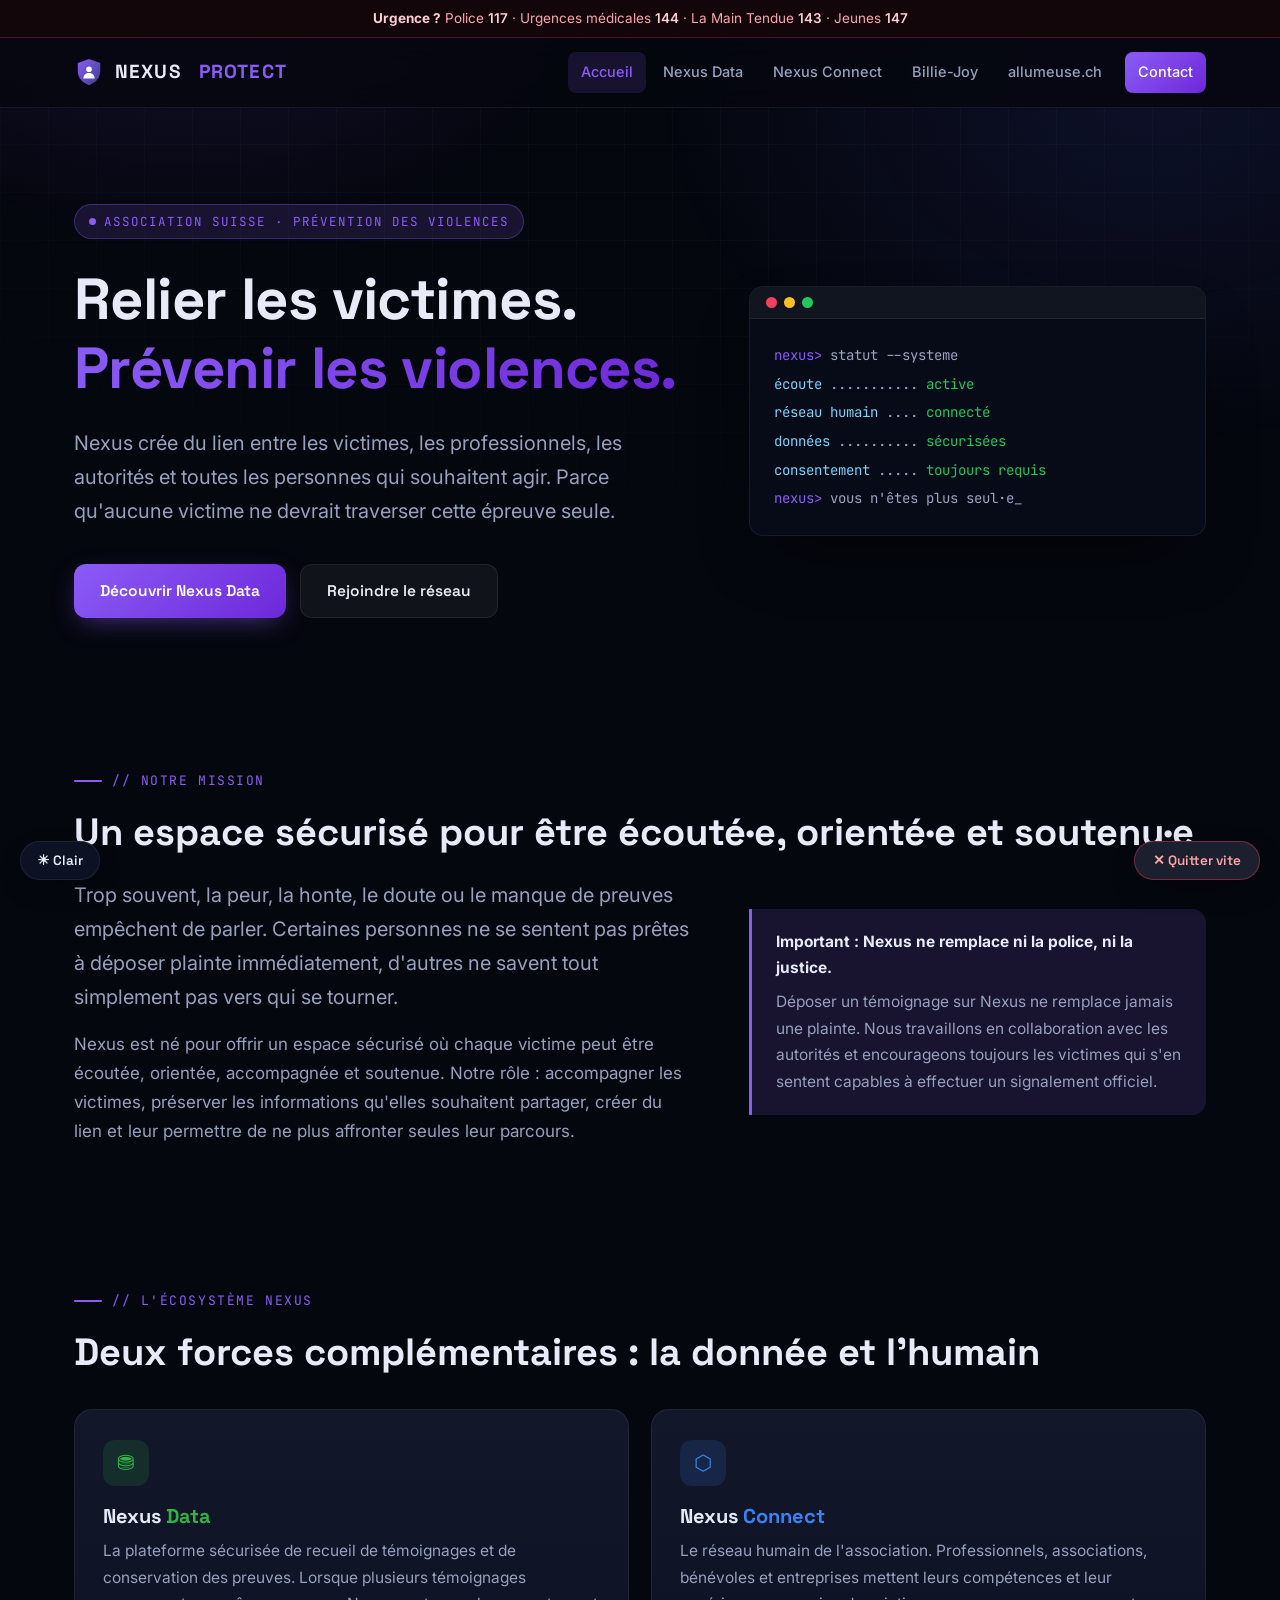
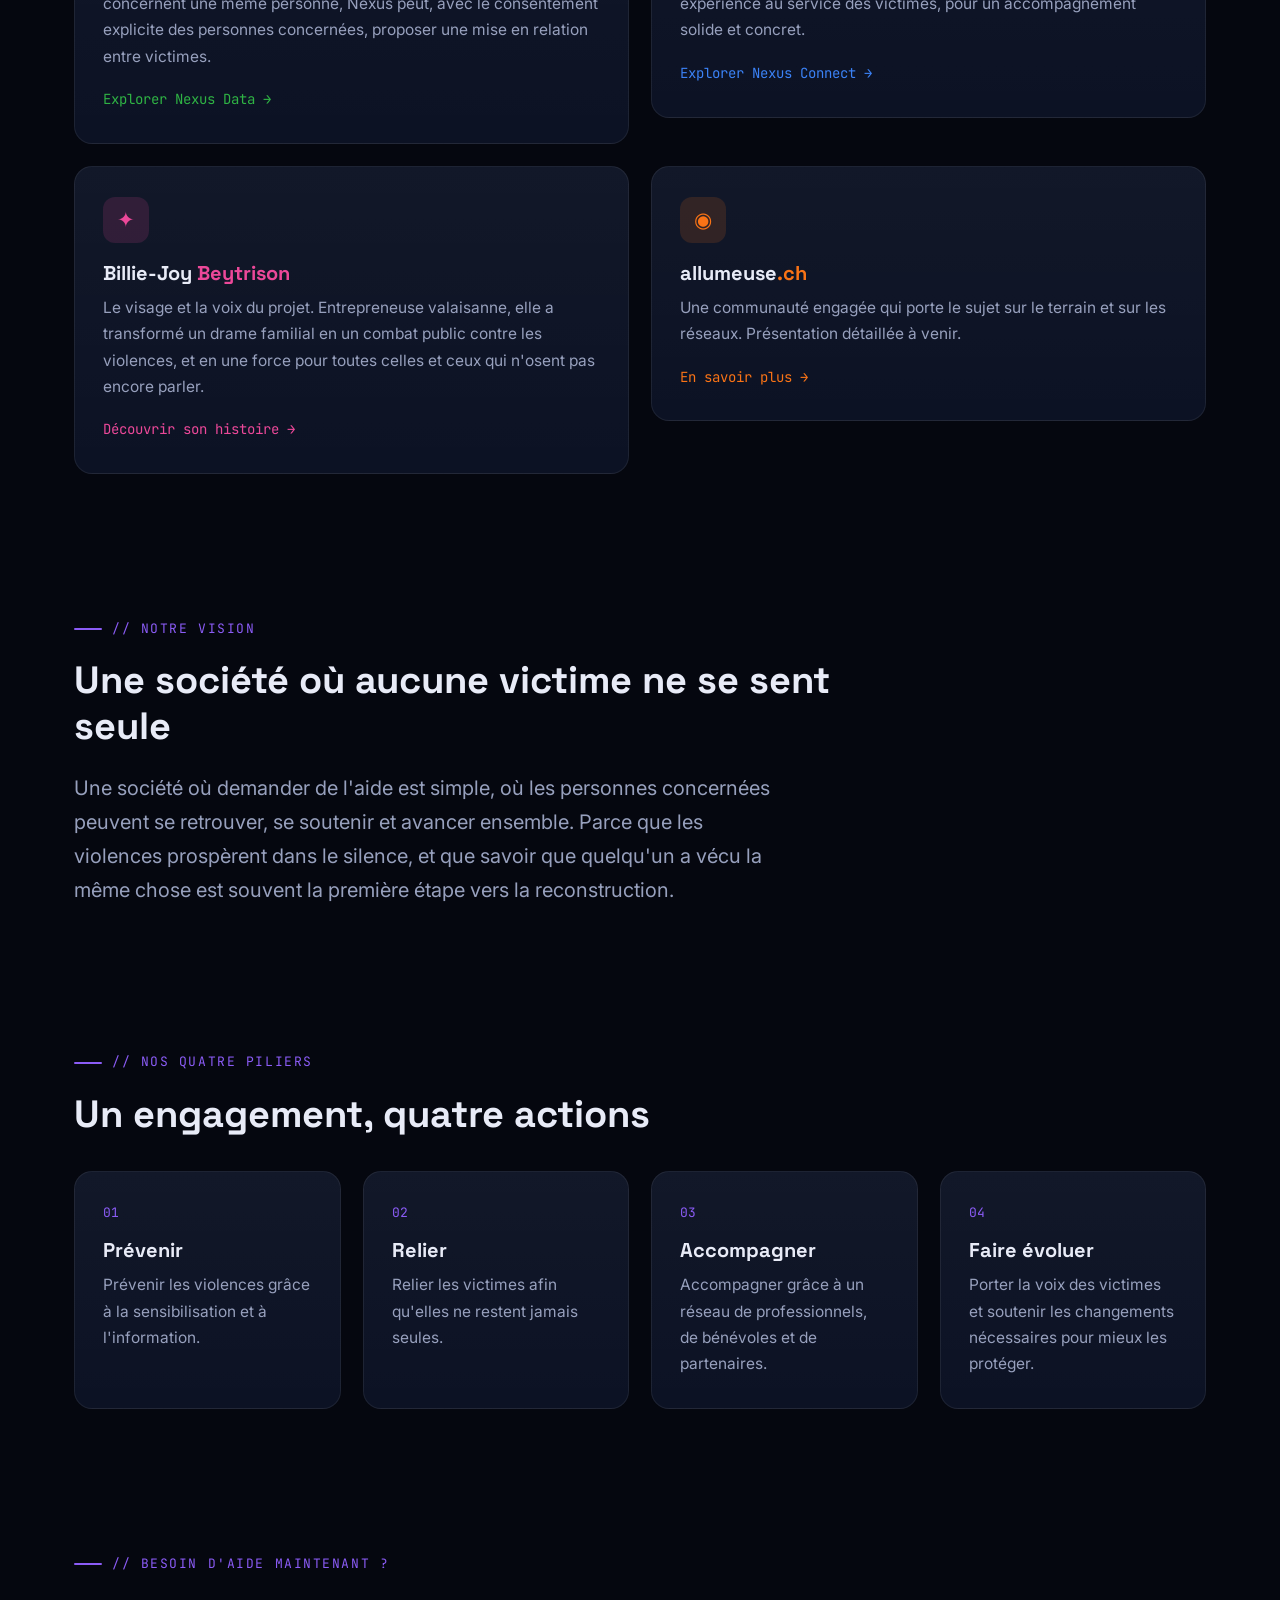
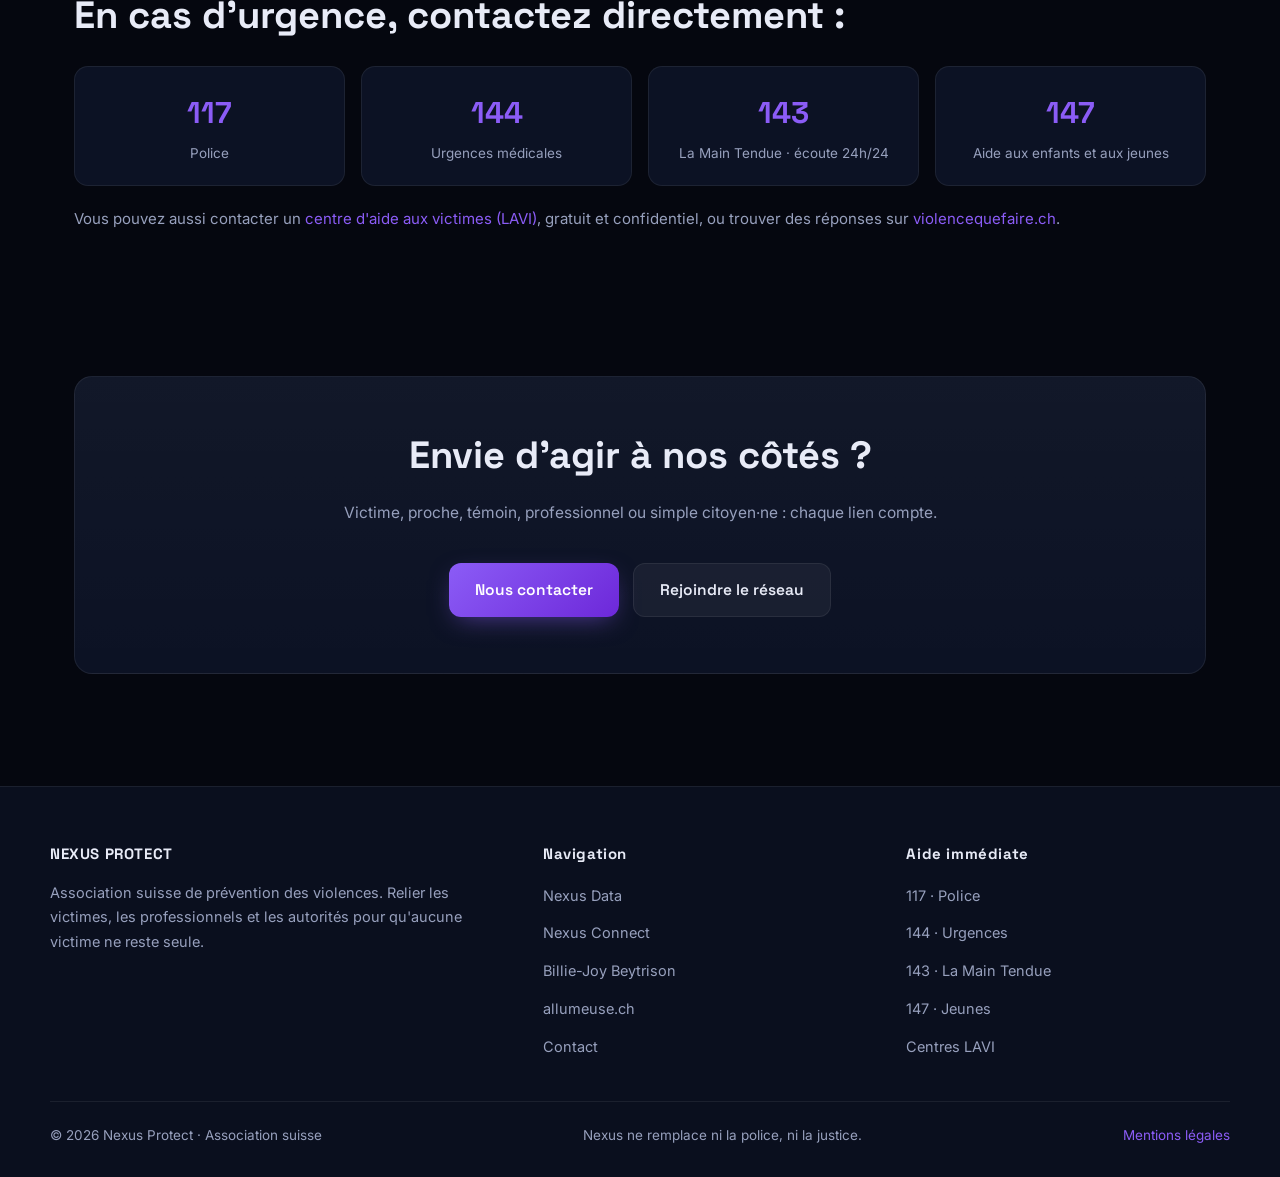
==== commit e328f40e: "Ajoute une bascule fond clair / sombre sur toutes les pages Co-Authored-By: Claude Fable 5 <noreply@" ====
--- a/index.html
+++ b/index.html
@@ -9,6 +9,7 @@
   <link rel="preconnect" href="https://fonts.googleapis.com">
   <link rel="preconnect" href="https://fonts.gstatic.com" crossorigin>
   <link href="https://fonts.googleapis.com/css2?family=Inter:wght@400;500;600&family=Space+Grotesk:wght@500;600;700&family=JetBrains+Mono:wght@400;500&display=swap" rel="stylesheet">
+  <script>(function(){try{if(localStorage.getItem('nexus-theme')==='light')document.documentElement.setAttribute('data-theme','light');}catch(e){}})();</script>
   <link rel="stylesheet" href="assets/css/style.css">
 </head>
 <body class="theme-protect">
@@ -225,6 +226,7 @@
     </div>
   </footer>
 
+  <button class="theme-toggle" aria-label="Basculer le fond clair ou sombre" title="Basculer clair / sombre">☀ Clair</button>
   <button class="quick-exit" title="Quitter immédiatement ce site">✕ Quitter vite</button>
   <script src="assets/js/main.js"></script>
 </body>
--- a/assets/css/style.css
+++ b/assets/css/style.css
@@ -415,7 +415,7 @@
 .terminal-bar span:nth-child(1) { background: #f43f5e; }
 .terminal-bar span:nth-child(2) { background: #fbbf24; }
 .terminal-bar span:nth-child(3) { background: #22c55e; }
-.terminal-body { padding: 22px 24px; line-height: 2.05; color: var(--muted); }
+.terminal-body { padding: 22px 24px; line-height: 2.05; color: #9aa4bf; }
 .terminal-body .t-prompt { color: var(--accent); }
 .terminal-body .t-ok { color: #22c55e; }
 .terminal-body .t-key { color: #7dd3fc; }
@@ -587,3 +587,80 @@
   .hero { padding: 64px 0 56px; }
   .footer-grid { grid-template-columns: 1fr; }
 }
+
+/* ============================================================
+   MODE CLAIR — activé via <html data-theme="light">
+   Les couleurs d'accent (par thème) restent identiques ;
+   seuls les tons neutres (fond, cartes, texte) changent.
+   ============================================================ */
+html[data-theme="light"] {
+  --bg: #f5f7fb;
+  --bg-2: #eceff7;
+  --card: #ffffff;
+  --card-border: rgba(15, 23, 42, 0.10);
+  --text: #101728;
+  --muted: #55607a;
+}
+
+html[data-theme="light"] header {
+  background: rgba(255, 255, 255, 0.82);
+  border-bottom-color: rgba(15, 23, 42, 0.08);
+}
+
+html[data-theme="light"] .emergency-bar {
+  background: #fff1f2;
+  border-bottom-color: rgba(190, 18, 60, 0.18);
+  color: #be123c;
+}
+html[data-theme="light"] .emergency-bar strong,
+html[data-theme="light"] .emergency-bar a { color: #9f1239; }
+
+html[data-theme="light"] .bg-grid {
+  background-image:
+    linear-gradient(rgba(15, 23, 42, 0.05) 1px, transparent 1px),
+    linear-gradient(90deg, rgba(15, 23, 42, 0.05) 1px, transparent 1px);
+}
+
+html[data-theme="light"] .bg-glow {
+  background:
+    radial-gradient(600px 400px at 15% -5%, var(--accent-soft), transparent 70%),
+    radial-gradient(700px 500px at 90% 10%, rgba(99, 102, 241, 0.1), transparent 70%);
+}
+
+html[data-theme="light"] nav.main-nav a:hover { background: rgba(15, 23, 42, 0.06); }
+html[data-theme="light"] .btn-ghost { background: rgba(15, 23, 42, 0.04); }
+html[data-theme="light"] .btn-ghost:hover { background: rgba(15, 23, 42, 0.08); }
+html[data-theme="light"] .card { box-shadow: 0 10px 30px -20px rgba(15, 23, 42, 0.25); }
+html[data-theme="light"] .card:hover {
+  box-shadow: 0 18px 42px -18px color-mix(in srgb, var(--accent) 30%, transparent);
+}
+
+@media (max-width: 720px) {
+  html[data-theme="light"] nav.main-nav {
+    background: #ffffff;
+    box-shadow: 0 24px 40px -12px rgba(15, 23, 42, 0.18);
+  }
+}
+
+/* ---------- Bouton bascule clair / sombre ---------- */
+.theme-toggle {
+  position: fixed;
+  bottom: 20px;
+  left: 20px;
+  z-index: 100;
+  display: inline-flex;
+  align-items: center;
+  gap: 8px;
+  background: var(--card);
+  color: var(--text);
+  border: 1px solid var(--card-border);
+  border-radius: 999px;
+  padding: 10px 16px;
+  font-size: 13.5px;
+  font-weight: 600;
+  font-family: var(--font-title);
+  cursor: pointer;
+  box-shadow: 0 10px 30px -10px rgba(0, 0, 0, 0.4);
+  transition: transform 0.15s, background 0.2s;
+}
+.theme-toggle:hover { transform: scale(1.04); }
